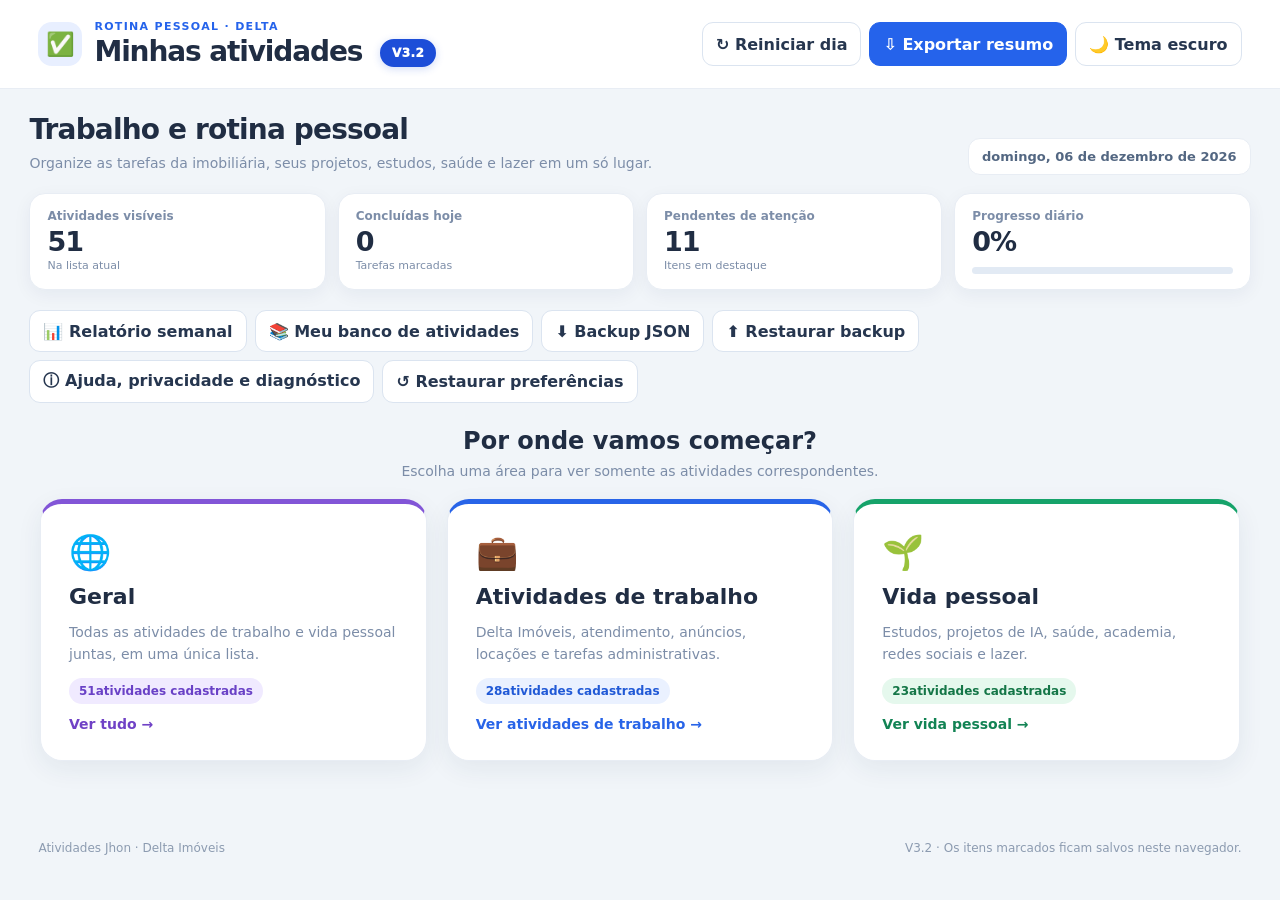
==== teste.html @ 132f6666 "Melhora análise de atividades por período (V3.2)" ====
<!doctype html>
<html lang="pt-BR">
<head>
<meta charset="utf-8">
<meta name="viewport" content="width=device-width, initial-scale=1">
<meta name="delta-version" content="V3.2">
<meta http-equiv="refresh" content="0; url=./index.html?v=3.2">
<title>Atividades do Jhon | V3.2</title>
<script>location.replace("./index.html?v=3.2");</script>
</head>
<body><p>Redirecionando para <a href="./index.html?v=3.2">Atividades do Jhon V3.2</a>…</p></body>
</html>
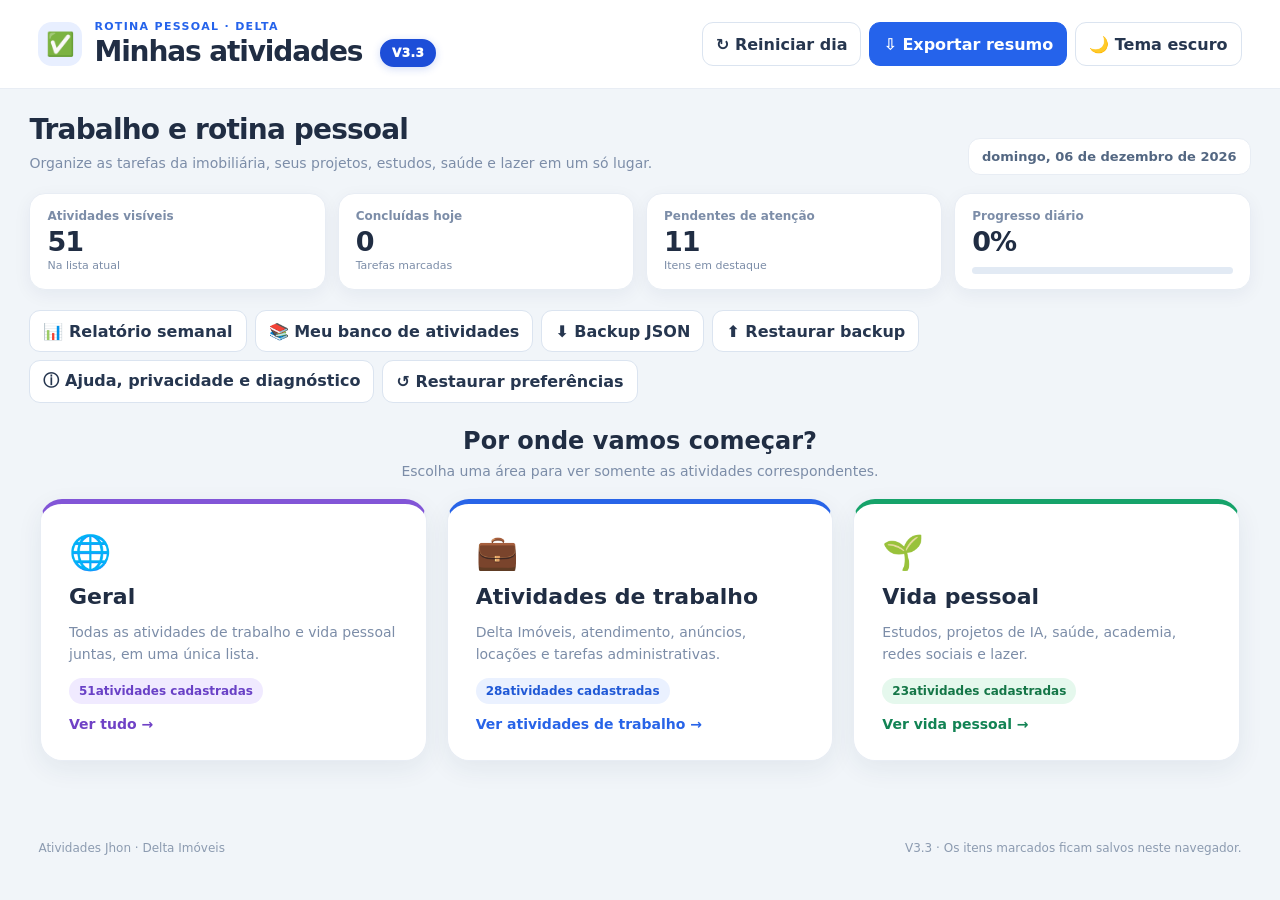
==== commit 62a453c9: "Reorganiza documentação e testes — V3.3" ====
--- a/teste.html
+++ b/teste.html
@@ -3,10 +3,10 @@
 <head>
 <meta charset="utf-8">
 <meta name="viewport" content="width=device-width, initial-scale=1">
-<meta name="delta-version" content="V3.2">
-<meta http-equiv="refresh" content="0; url=./index.html?v=3.2">
-<title>Atividades do Jhon | V3.2</title>
-<script>location.replace("./index.html?v=3.2");</script>
+<meta name="delta-version" content="V3.3">
+<meta http-equiv="refresh" content="0; url=./index.html?v=3.3">
+<title>Atividades do Jhon | V3.3</title>
+<script>location.replace("./index.html?v=3.3");</script>
 </head>
-<body><p>Redirecionando para <a href="./index.html?v=3.2">Atividades do Jhon V3.2</a>…</p></body>
+<body><p>Redirecionando para <a href="./index.html?v=3.3">Atividades do Jhon V3.3</a>…</p></body>
 </html>
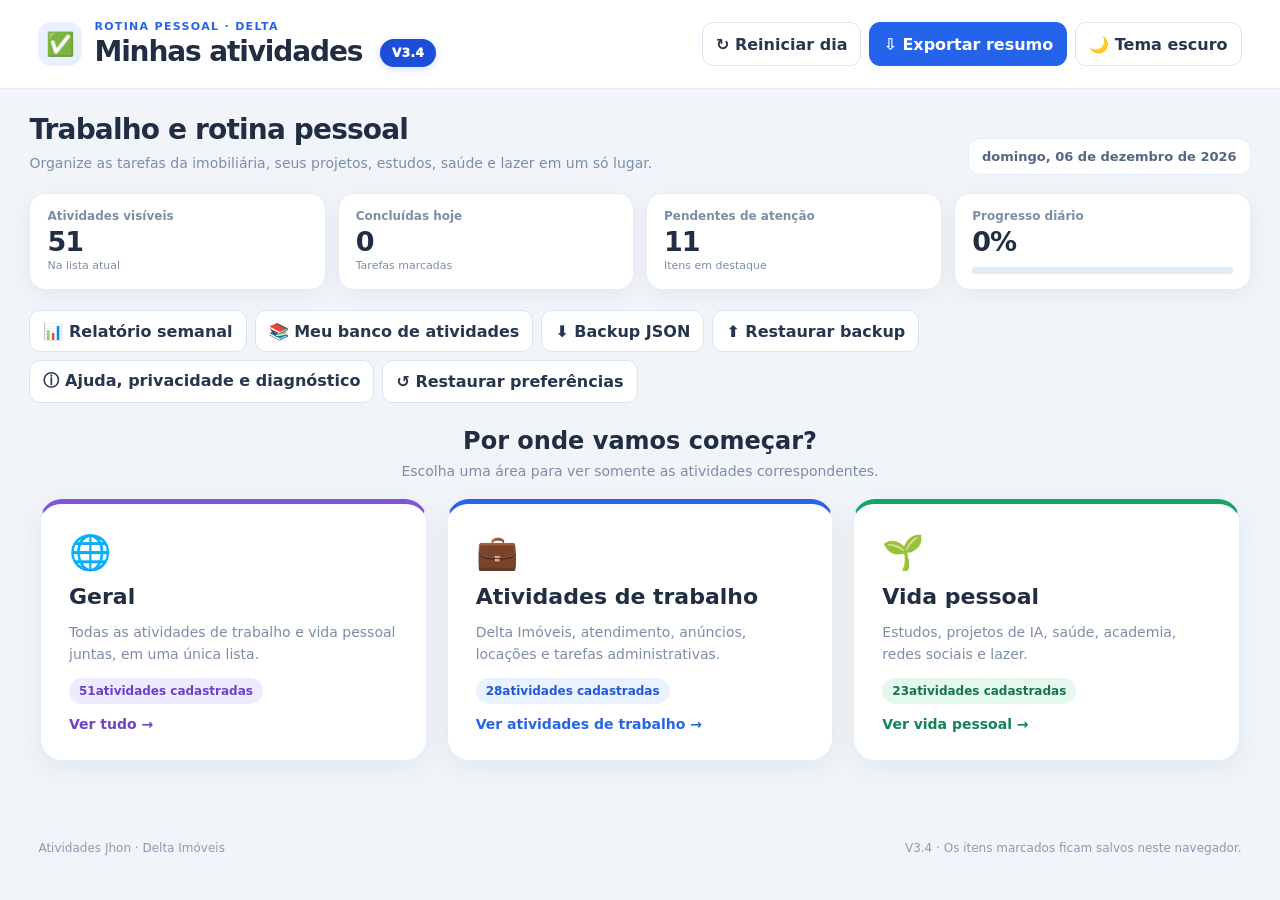
==== commit e7ed8338: "Corrige auditoria da estrutura e versão — V3.4" ====
--- a/teste.html
+++ b/teste.html
@@ -3,10 +3,10 @@
 <head>
 <meta charset="utf-8">
 <meta name="viewport" content="width=device-width, initial-scale=1">
-<meta name="delta-version" content="V3.3">
-<meta http-equiv="refresh" content="0; url=./index.html?v=3.3">
-<title>Atividades do Jhon | V3.3</title>
-<script>location.replace("./index.html?v=3.3");</script>
+<meta name="delta-version" content="V3.4">
+<meta http-equiv="refresh" content="0; url=./index.html?v=3.4">
+<title>Atividades do Jhon | V3.4</title>
+<script>location.replace("./index.html?v=3.4");</script>
 </head>
-<body><p>Redirecionando para <a href="./index.html?v=3.3">Atividades do Jhon V3.3</a>…</p></body>
+<body><p>Redirecionando para <a href="./index.html?v=3.4">Atividades do Jhon V3.4</a>…</p></body>
 </html>
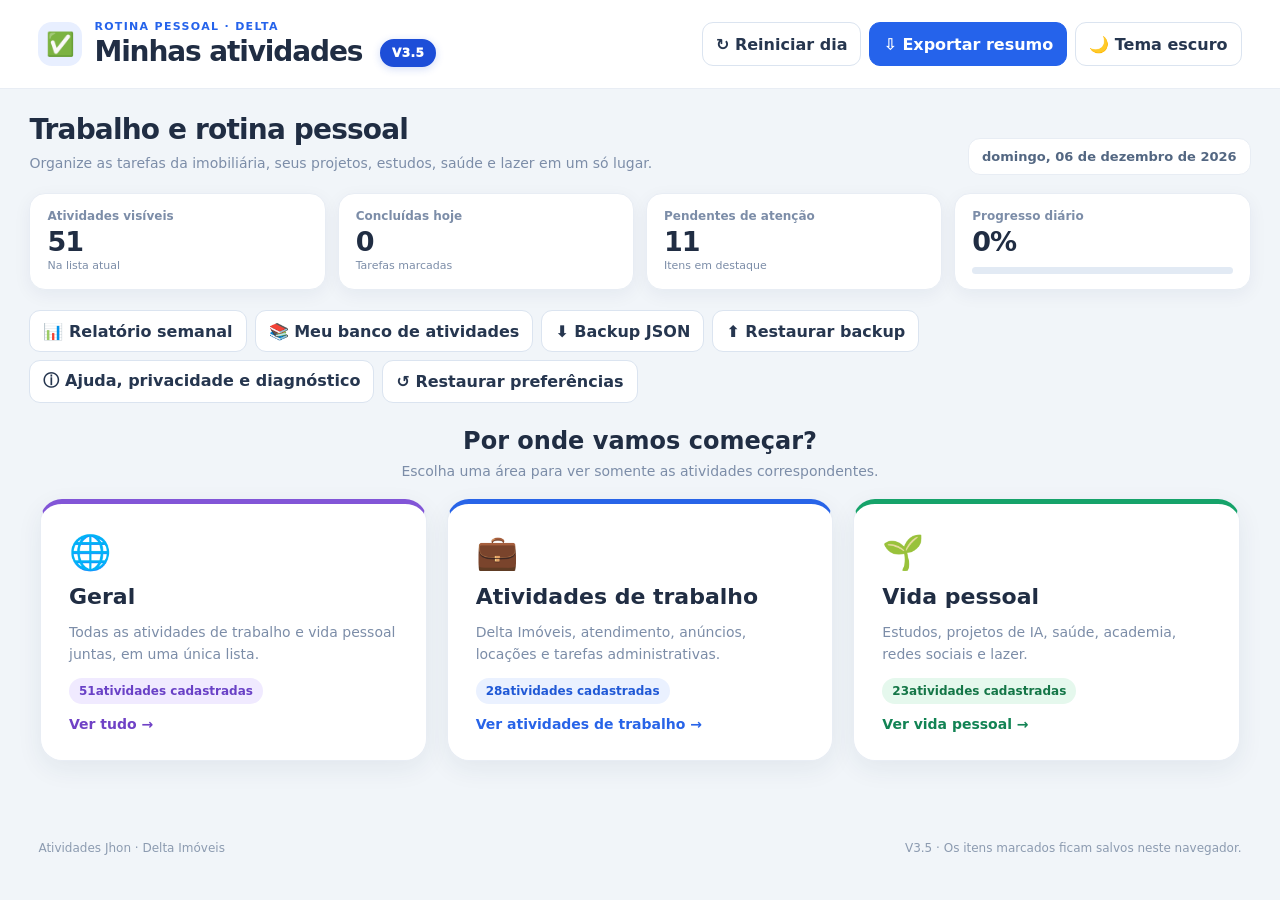
==== commit 8eb0477a: "Atualiza cache e validacao V3.5" ====
--- a/teste.html
+++ b/teste.html
@@ -3,10 +3,10 @@
 <head>
 <meta charset="utf-8">
 <meta name="viewport" content="width=device-width, initial-scale=1">
-<meta name="delta-version" content="V3.4">
-<meta http-equiv="refresh" content="0; url=./index.html?v=3.4">
-<title>Atividades do Jhon | V3.4</title>
-<script>location.replace("./index.html?v=3.4");</script>
+<meta name="delta-version" content="V3.5">
+<meta http-equiv="refresh" content="0; url=./index.html?v=3.5">
+<title>Atividades do Jhon | V3.5</title>
+<script>location.replace("./index.html?v=3.5");</script>
 </head>
-<body><p>Redirecionando para <a href="./index.html?v=3.4">Atividades do Jhon V3.4</a>…</p></body>
+<body><p>Redirecionando para <a href="./index.html?v=3.5">Atividades do Jhon V3.5</a>…</p></body>
 </html>
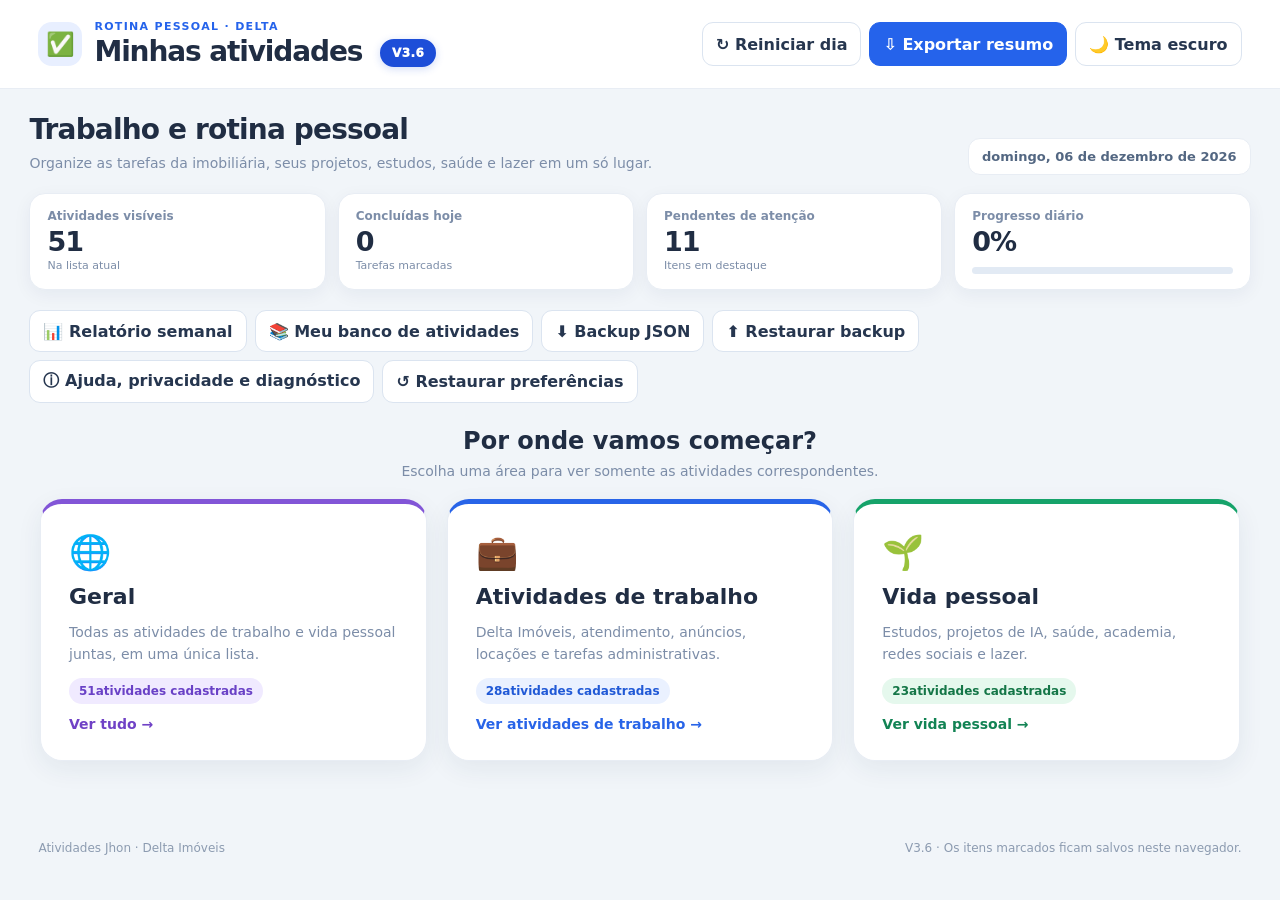
==== commit 1368b7f8: "Corrige checagem do redirecionamento — V3.6" ====
--- a/teste.html
+++ b/teste.html
@@ -3,10 +3,10 @@
 <head>
 <meta charset="utf-8">
 <meta name="viewport" content="width=device-width, initial-scale=1">
-<meta name="delta-version" content="V3.5">
-<meta http-equiv="refresh" content="0; url=./index.html?v=3.5">
-<title>Atividades do Jhon | V3.5</title>
-<script>location.replace("./index.html?v=3.5");</script>
+<meta name="delta-version" content="V3.6">
+<meta http-equiv="refresh" content="0; url=./index.html?v=3.6">
+<title>Atividades do Jhon | V3.6</title>
+<script>location.replace("./index.html?v=3.6");</script>
 </head>
-<body><p>Redirecionando para <a href="./index.html?v=3.5">Atividades do Jhon V3.5</a>…</p></body>
+<body><p>Redirecionando para <a href="./index.html?v=3.6">Atividades do Jhon V3.6</a>…</p></body>
 </html>
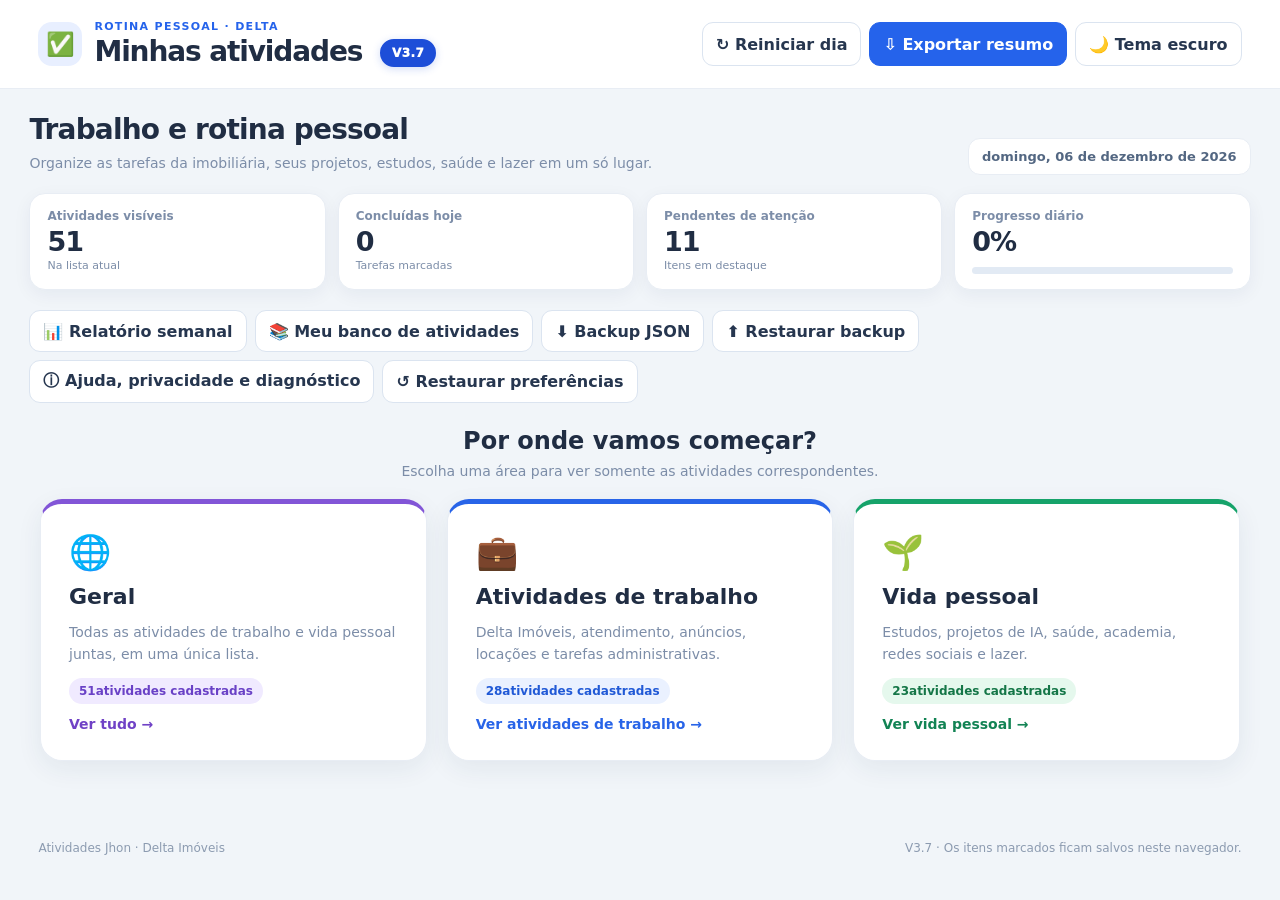
==== commit 70d7da67: "Modulariza JavaScript em cinco arquivos — V3.7" ====
--- a/teste.html
+++ b/teste.html
@@ -3,10 +3,10 @@
 <head>
 <meta charset="utf-8">
 <meta name="viewport" content="width=device-width, initial-scale=1">
-<meta name="delta-version" content="V3.6">
-<meta http-equiv="refresh" content="0; url=./index.html?v=3.6">
-<title>Atividades do Jhon | V3.6</title>
-<script>location.replace("./index.html?v=3.6");</script>
+<meta name="delta-version" content="V3.7">
+<meta http-equiv="refresh" content="0; url=./index.html?v=3.7">
+<title>Atividades do Jhon | V3.7</title>
+<script>location.replace("./index.html?v=3.7");</script>
 </head>
-<body><p>Redirecionando para <a href="./index.html?v=3.6">Atividades do Jhon V3.6</a>…</p></body>
+<body><p>Redirecionando para <a href="./index.html?v=3.7">Atividades do Jhon V3.7</a>…</p></body>
 </html>
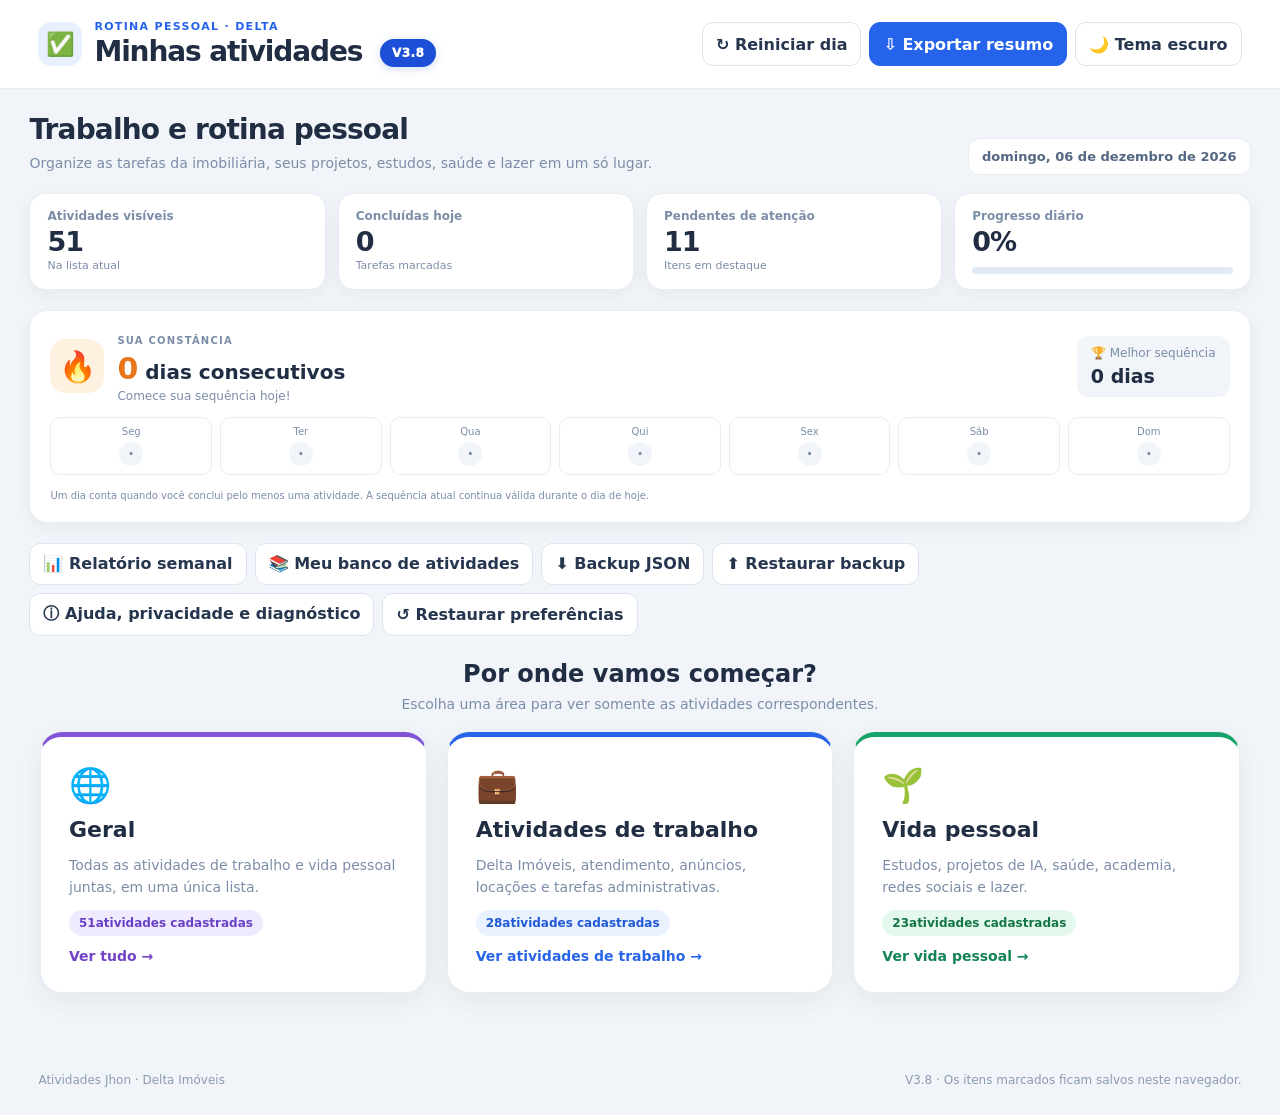
==== commit b47b0429: "Documenta e valida o contador streak — V3.8" ====
--- a/teste.html
+++ b/teste.html
@@ -3,10 +3,10 @@
 <head>
 <meta charset="utf-8">
 <meta name="viewport" content="width=device-width, initial-scale=1">
-<meta name="delta-version" content="V3.7">
-<meta http-equiv="refresh" content="0; url=./index.html?v=3.7">
-<title>Atividades do Jhon | V3.7</title>
-<script>location.replace("./index.html?v=3.7");</script>
+<meta name="delta-version" content="V3.8">
+<meta http-equiv="refresh" content="0; url=./index.html?v=3.8">
+<title>Atividades do Jhon | V3.8</title>
+<script>location.replace("./index.html?v=3.8");</script>
 </head>
-<body><p>Redirecionando para <a href="./index.html?v=3.7">Atividades do Jhon V3.7</a>…</p></body>
+<body><p>Redirecionando para <a href="./index.html?v=3.8">Atividades do Jhon V3.8</a>…</p></body>
 </html>
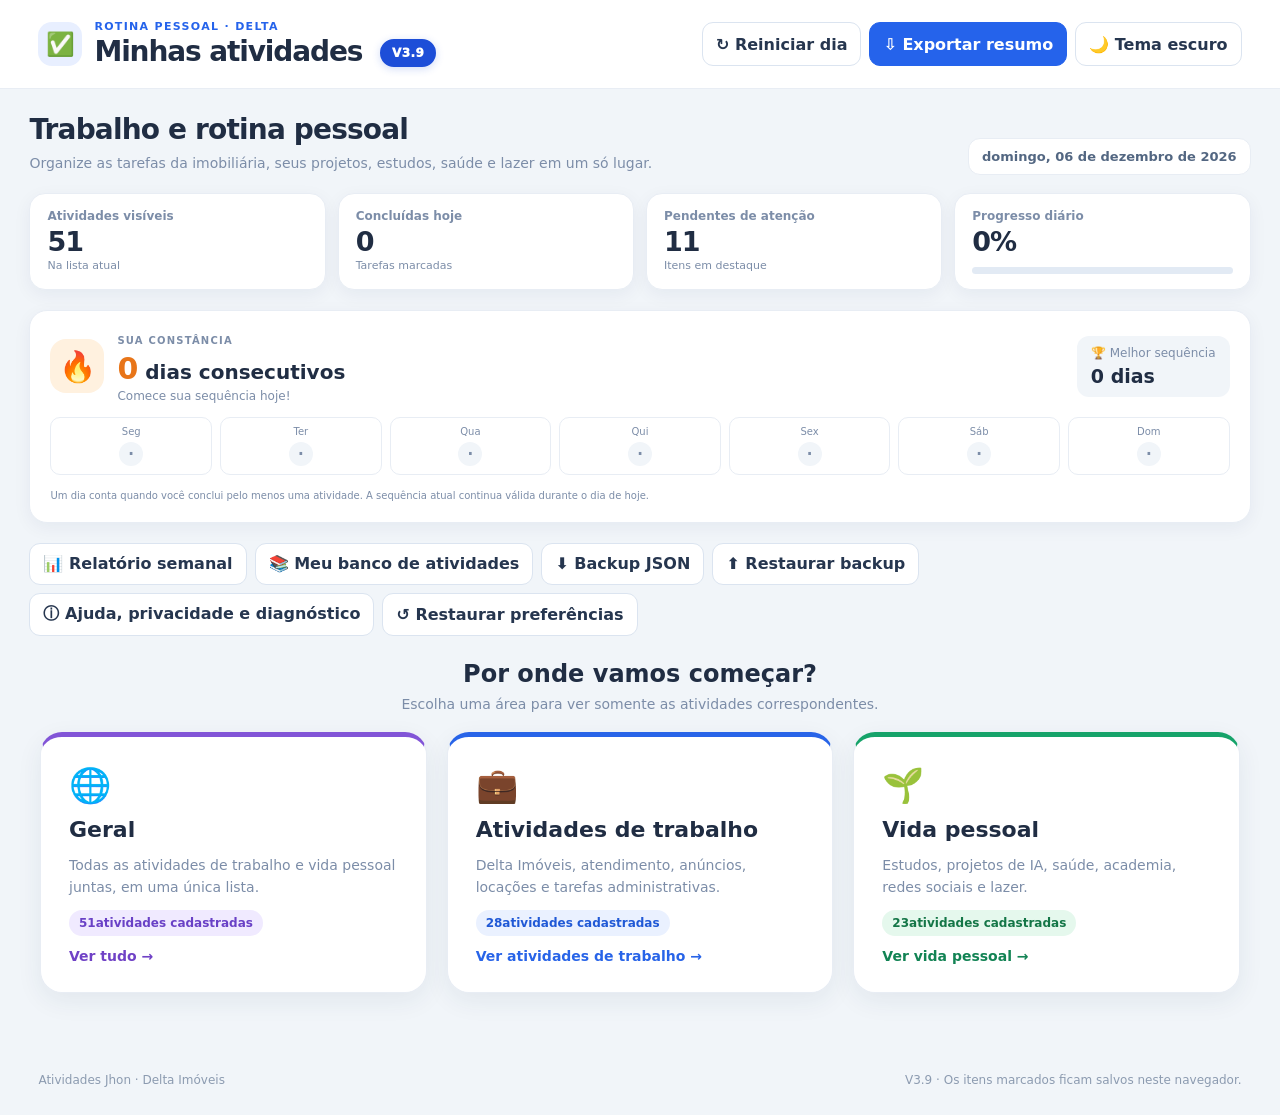
==== commit c3d6c1c9: "Atualiza versão e estatísticas — V3.9" ====
--- a/teste.html
+++ b/teste.html
@@ -3,10 +3,10 @@
 <head>
 <meta charset="utf-8">
 <meta name="viewport" content="width=device-width, initial-scale=1">
-<meta name="delta-version" content="V3.8">
-<meta http-equiv="refresh" content="0; url=./index.html?v=3.8">
-<title>Atividades do Jhon | V3.8</title>
-<script>location.replace("./index.html?v=3.8");</script>
+<meta name="delta-version" content="V3.9">
+<meta http-equiv="refresh" content="0; url=./index.html?v=3.9">
+<title>Atividades do Jhon | V3.9</title>
+<script>location.replace("./index.html?v=3.9");</script>
 </head>
-<body><p>Redirecionando para <a href="./index.html?v=3.8">Atividades do Jhon V3.8</a>…</p></body>
+<body><p>Redirecionando para <a href="./index.html?v=3.9">Atividades do Jhon V3.9</a>…</p></body>
 </html>
